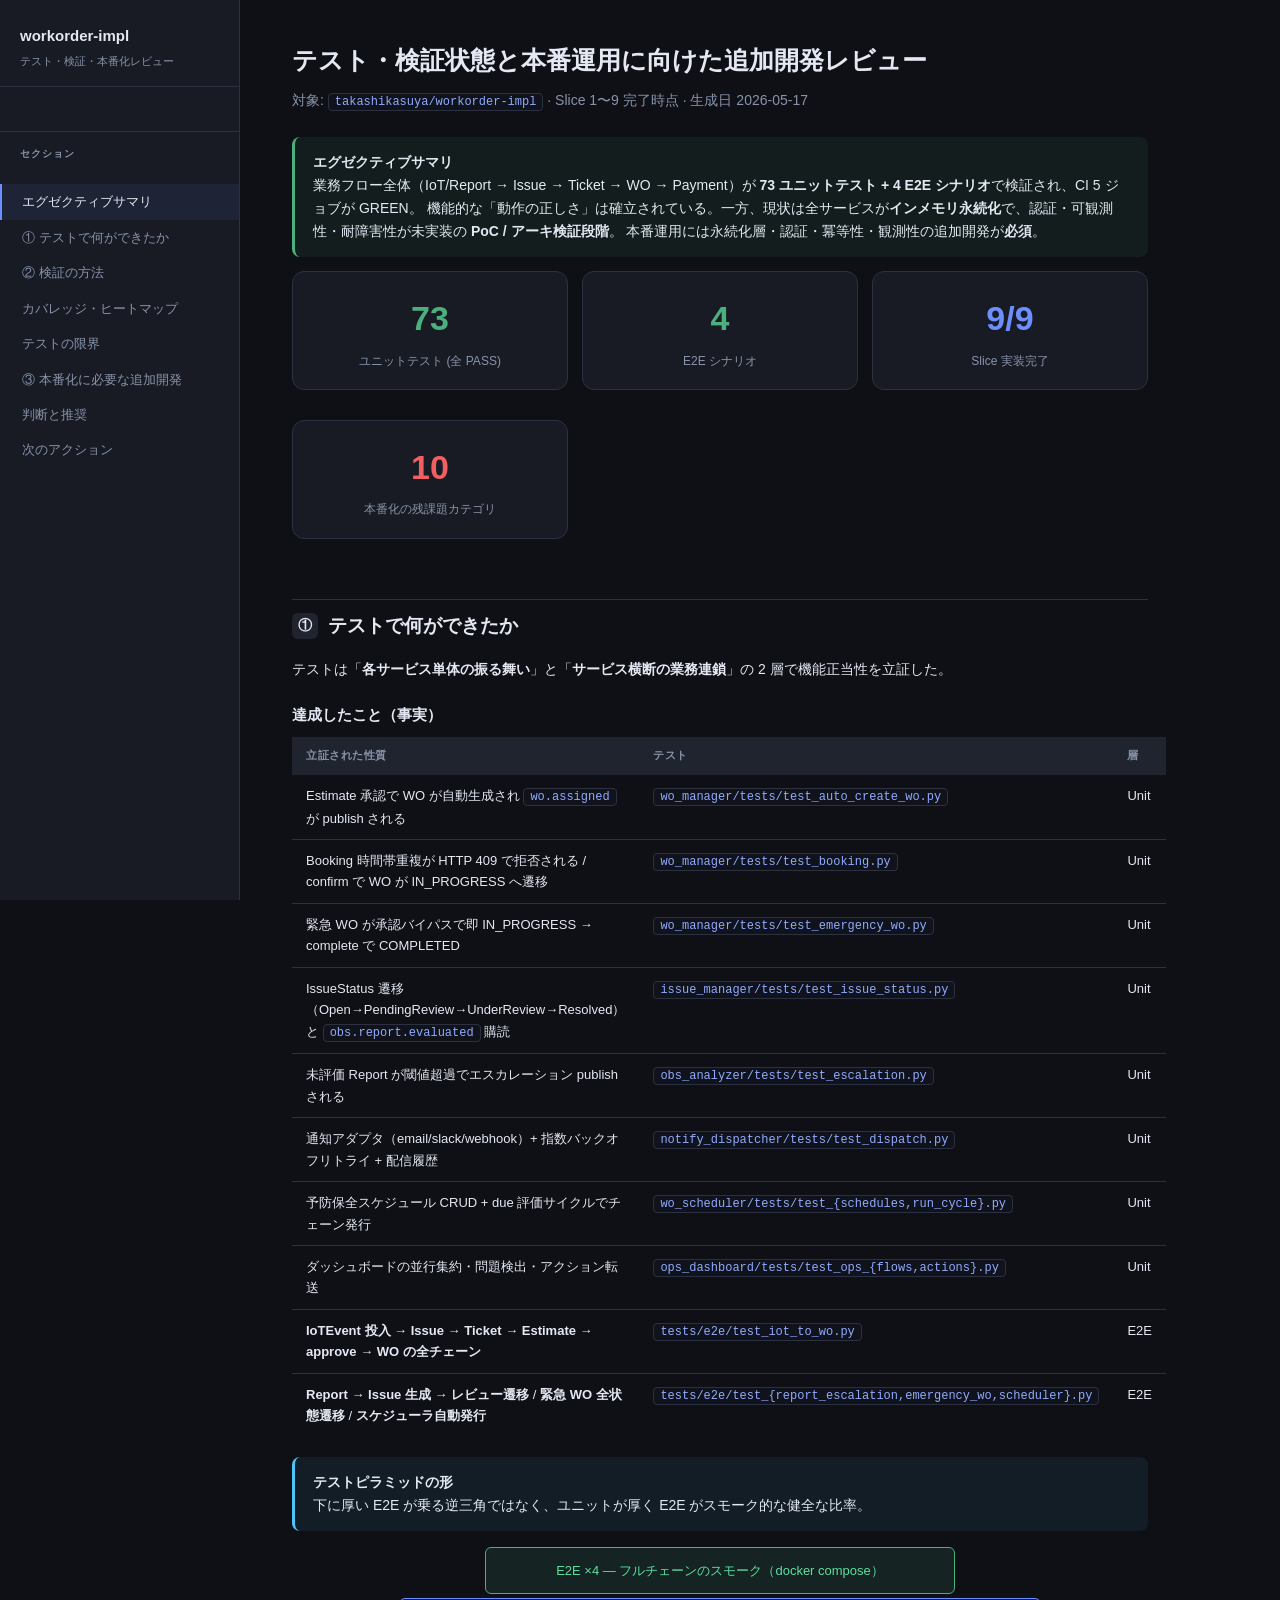
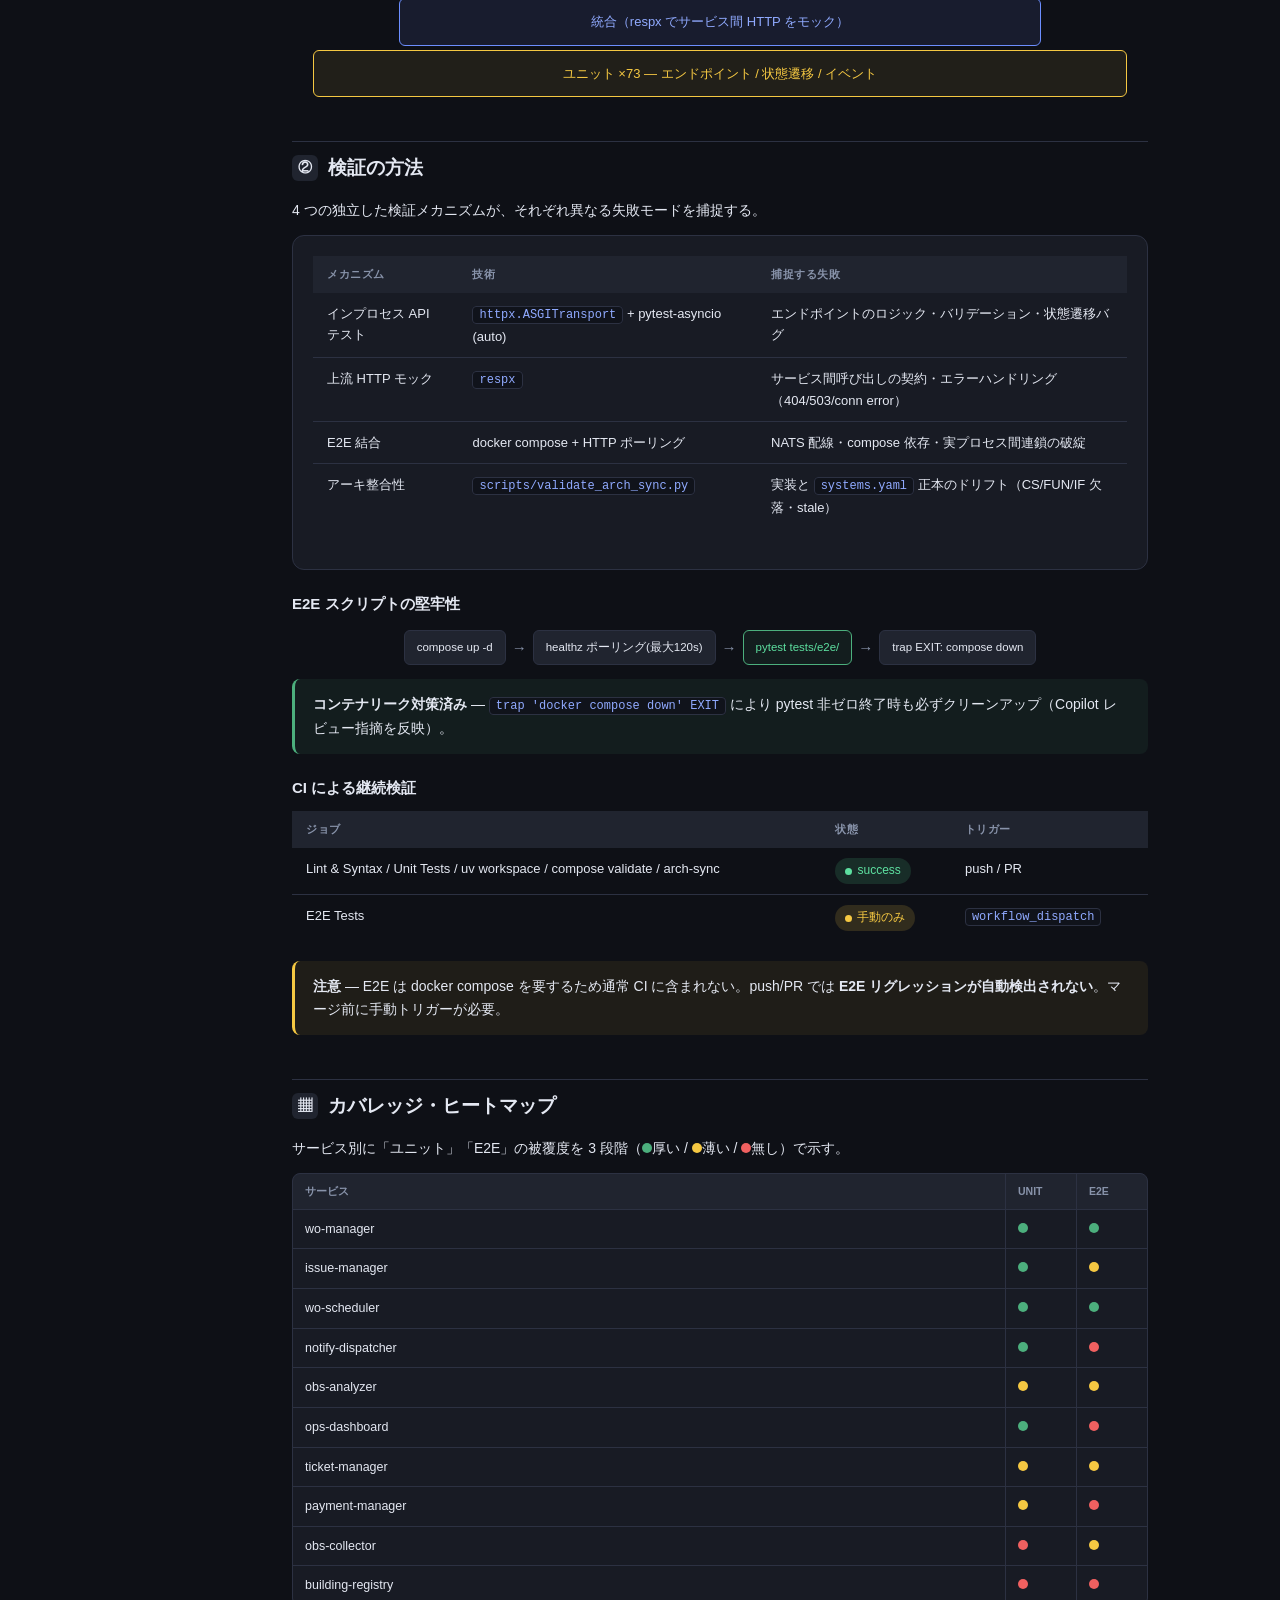
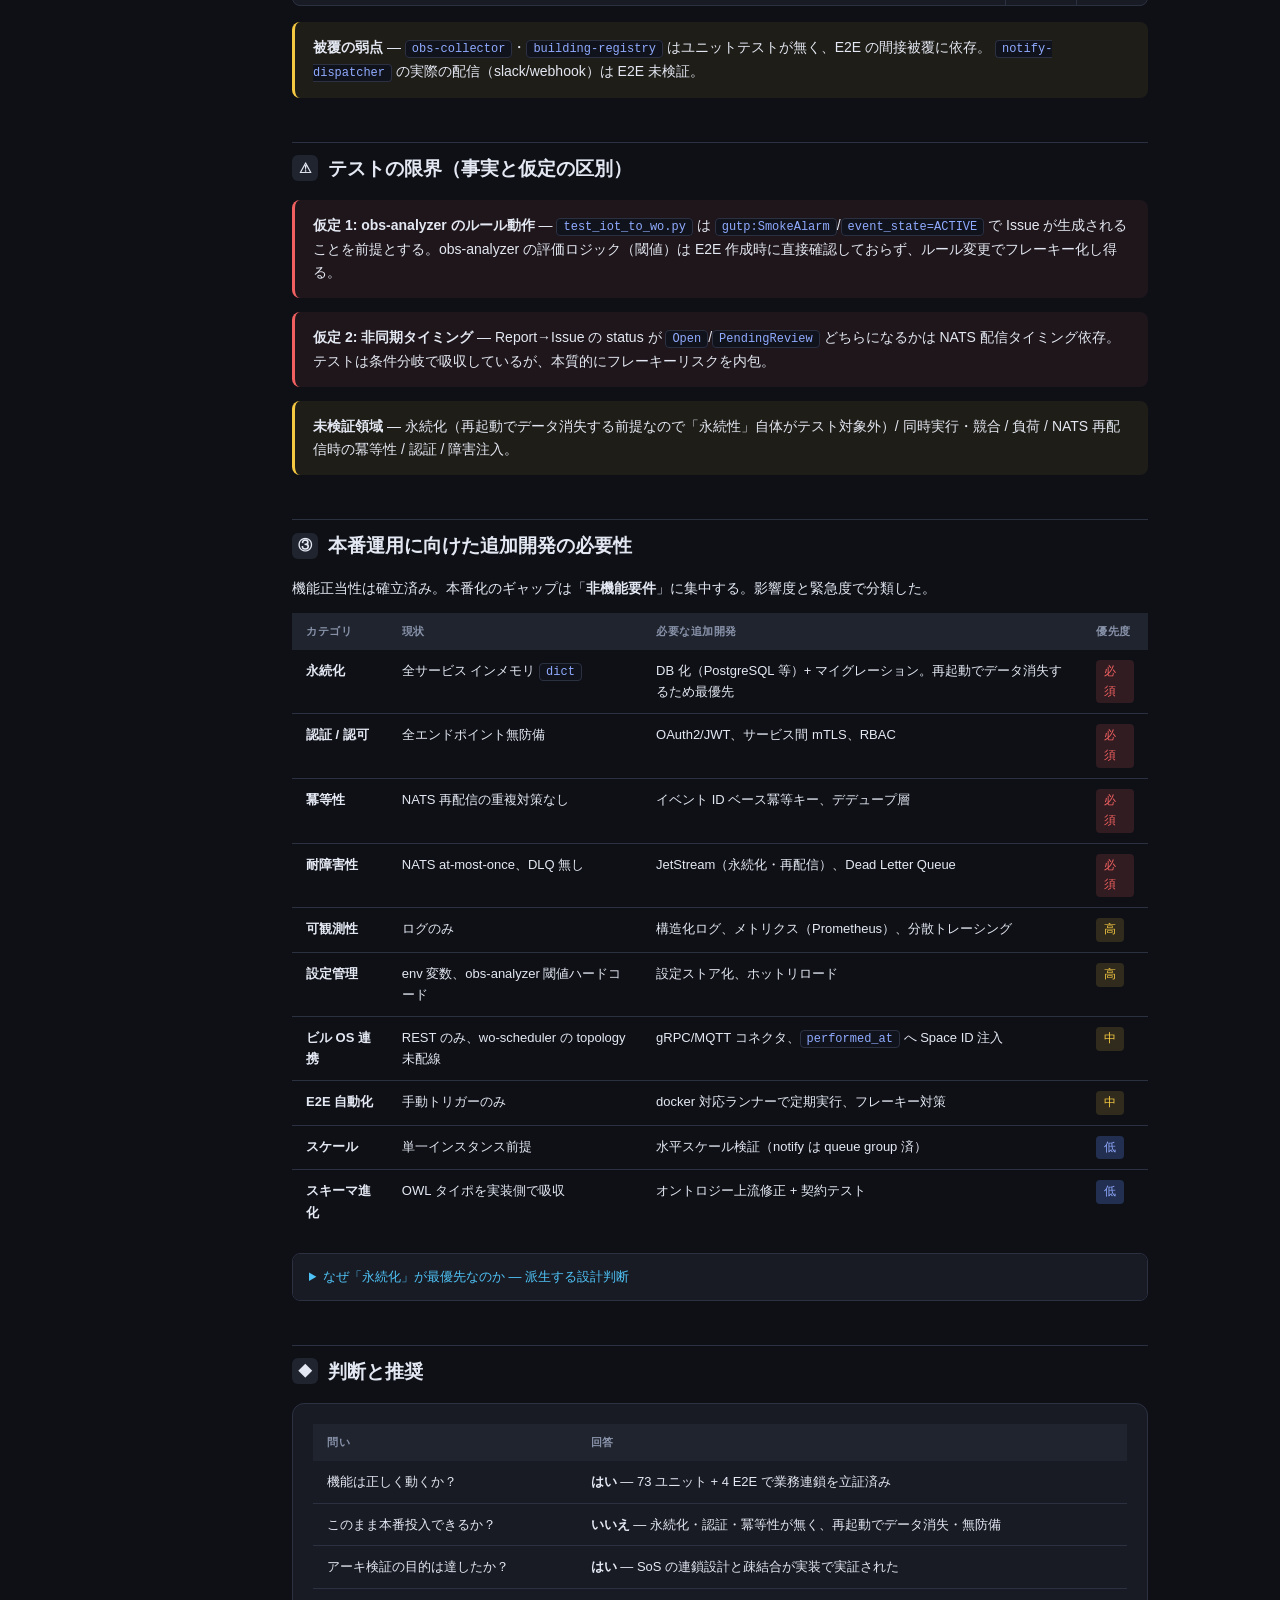
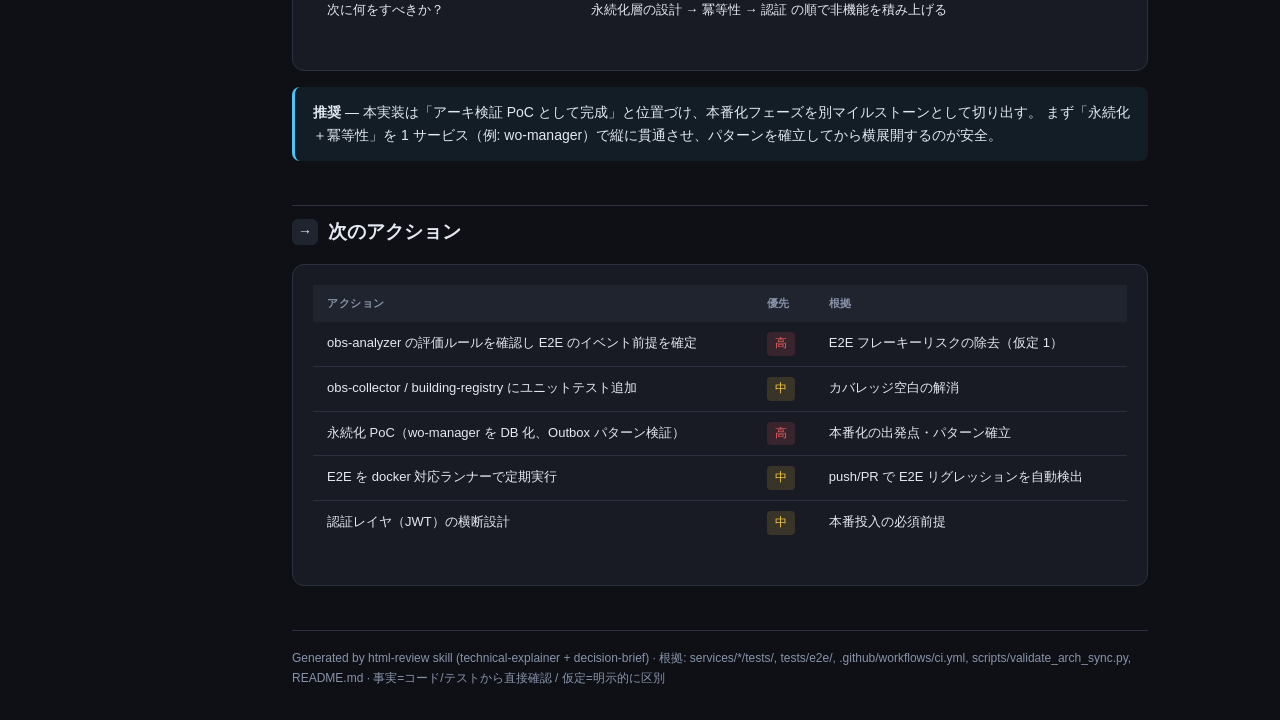
==== test-verification-review.html @ 782909c5 "docs: rewrite README comprehensively + add test/verification review artifact - README: restructured " ====
<!DOCTYPE html>
<html lang="ja">
<head>
<meta charset="UTF-8">
<meta name="viewport" content="width=device-width, initial-scale=1.0">
<title>workorder-impl — テスト・検証・本番化レビュー</title>
<style>
  :root{
    --bg:#0e1016;--surface:#181b24;--surface2:#20242f;--border:#2c3142;
    --accent:#6c8eff;--accent2:#4fc3f7;--green:#4caf7d;--yellow:#f5c842;
    --red:#f06060;--purple:#b07cff;--text:#e4e8f2;--muted:#8893aa;
    --code:#10131b;--radius:8px;--radius-lg:12px;
  }
  *{box-sizing:border-box;margin:0;padding:0}
  body{background:var(--bg);color:var(--text);font-family:-apple-system,BlinkMacSystemFont,'Segoe UI',sans-serif;font-size:14px;line-height:1.65}
  .layout{display:flex;min-height:100vh}
  nav{width:240px;flex-shrink:0;background:var(--surface);border-right:1px solid var(--border);padding:24px 0;position:sticky;top:0;height:100vh;overflow-y:auto}
  nav .brand{padding:0 20px 16px;font-weight:700;font-size:15px;border-bottom:1px solid var(--border);margin-bottom:12px}
  nav .brand small{display:block;color:var(--muted);font-weight:400;font-size:11px;margin-top:3px}
  nav h2{font-size:10px;text-transform:uppercase;letter-spacing:.1em;color:var(--muted);padding:14px 20px 6px}
  nav a{display:block;padding:7px 20px;color:var(--muted);text-decoration:none;font-size:13px;border-left:2px solid transparent;transition:.15s}
  nav a:hover,nav a.active{color:var(--text);border-left-color:var(--accent);background:rgba(108,142,255,.08)}
  main{flex:1;max-width:960px;padding:40px 52px}
  h1{font-size:25px;font-weight:700;margin-bottom:8px}
  .subtitle{color:var(--muted);font-size:14px;margin-bottom:24px}
  h2{font-size:19px;font-weight:600;margin:44px 0 16px;padding-top:10px;border-top:1px solid var(--border);display:flex;align-items:center;gap:10px}
  h2 .ico{width:26px;height:26px;border-radius:6px;background:var(--surface2);display:inline-flex;align-items:center;justify-content:center;font-size:14px}
  h3{font-size:15px;font-weight:600;margin:22px 0 10px}
  p{margin-bottom:12px}
  .tag{display:inline-block;background:#222f50;color:#90aaff;border-radius:4px;padding:2px 8px;font-size:12px;font-weight:500}
  .tag.green{background:rgba(76,175,125,.18);color:#5de0a0}
  .tag.yellow{background:rgba(245,200,66,.15);color:#f5c842}
  .tag.red{background:rgba(240,96,96,.15);color:#f06060}
  .card{background:var(--surface);border:1px solid var(--border);border-radius:var(--radius-lg);padding:20px;margin-bottom:16px}
  .grid{display:grid;grid-template-columns:repeat(auto-fill,minmax(210px,1fr));gap:14px;margin-bottom:20px}
  .metric{text-align:center;padding:18px 12px}
  .metric .n{font-size:34px;font-weight:700;color:var(--accent)}
  .metric .n.g{color:var(--green)}.metric .n.y{color:var(--yellow)}.metric .n.r{color:var(--red)}
  .metric .l{font-size:12px;color:var(--muted);margin-top:5px}
  .callout{border-radius:var(--radius);padding:14px 18px;margin-bottom:14px;border-left:3px solid}
  .callout.info{background:rgba(76,195,247,.07);border-color:var(--accent2)}
  .callout.warn{background:rgba(245,200,66,.07);border-color:var(--yellow)}
  .callout.ok{background:rgba(76,175,125,.08);border-color:var(--green)}
  .callout.risk{background:rgba(240,96,96,.07);border-color:var(--red)}
  .callout b{font-weight:600}
  table{width:100%;border-collapse:collapse;margin-bottom:20px;font-size:13px}
  th{background:var(--surface2);color:var(--muted);font-weight:600;text-align:left;padding:10px 14px;font-size:10.5px;text-transform:uppercase;letter-spacing:.05em}
  td{padding:10px 14px;border-bottom:1px solid var(--border);vertical-align:top}
  tr:last-child td{border-bottom:none}
  tr:hover td{background:rgba(255,255,255,.02)}
  code{background:var(--code);border:1px solid var(--border);border-radius:4px;padding:1px 6px;font-family:'SF Mono',Menlo,monospace;font-size:12px;color:#90aaff}
  pre{background:var(--code);border:1px solid var(--border);border-radius:var(--radius);padding:16px;overflow-x:auto;margin-bottom:16px}
  pre code{background:none;border:none;padding:0;color:#c9d1f0;font-size:12px}
  .badge{display:inline-flex;align-items:center;gap:5px;padding:3px 10px;border-radius:20px;font-size:12px;font-weight:500}
  .badge::before{content:'';width:7px;height:7px;border-radius:50%;display:inline-block}
  .badge.pass{background:rgba(76,175,125,.18);color:#5de0a0}.badge.pass::before{background:#5de0a0}
  .badge.skip{background:rgba(245,200,66,.15);color:#f5c842}.badge.skip::before{background:#f5c842}
  .badge.gap{background:rgba(240,96,96,.15);color:#f06060}.badge.gap::before{background:#f06060}
  details{margin-bottom:12px;border:1px solid var(--border);border-radius:var(--radius);overflow:hidden}
  summary{cursor:pointer;color:var(--accent2);font-size:13px;padding:12px 16px;user-select:none;background:var(--surface)}
  details[open] summary{border-bottom:1px solid var(--border)}
  details .body{padding:14px 16px}
  .pyramid{display:flex;flex-direction:column;align-items:center;gap:4px;margin:16px 0}
  .pyramid .lvl{border-radius:6px;padding:12px 16px;text-align:center;font-size:13px;border:1px solid var(--border)}
  .pyramid .l1{width:55%;background:rgba(76,175,125,.12);border-color:var(--green);color:#5de0a0}
  .pyramid .l2{width:75%;background:rgba(108,142,255,.1);border-color:var(--accent);color:#90aaff}
  .pyramid .l3{width:95%;background:rgba(245,200,66,.08);border-color:var(--yellow);color:#f5c842}
  .heat{display:grid;grid-template-columns:1fr 70px 70px;gap:1px;background:var(--border);border:1px solid var(--border);border-radius:var(--radius);overflow:hidden;margin-bottom:16px}
  .heat>div{background:var(--surface);padding:9px 12px;font-size:12.5px}
  .heat .h{background:var(--surface2);color:var(--muted);font-weight:600;font-size:10.5px;text-transform:uppercase}
  .dot{display:inline-block;width:10px;height:10px;border-radius:50%}
  .dot.g{background:var(--green)}.dot.y{background:var(--yellow)}.dot.r{background:var(--red)}
  .flow{display:flex;align-items:center;flex-wrap:wrap;gap:0;margin:14px 0;justify-content:center}
  .fn{background:var(--surface2);border:1px solid var(--border);border-radius:6px;padding:7px 12px;font-size:11.5px;text-align:center}
  .fn.t{border-color:var(--green);color:#5de0a0;background:rgba(76,175,125,.08)}
  .fa{color:var(--muted);padding:0 6px;font-size:15px}
  .foot{margin-top:44px;padding-top:18px;border-top:1px solid var(--border);color:var(--muted);font-size:12px}
  @media(max-width:768px){.layout{flex-direction:column}nav{width:100%;height:auto;position:static}main{padding:24px 20px}}
</style>
</head>
<body>
<div class="layout">
<nav>
  <div class="brand">workorder-impl<small>テスト・検証・本番化レビュー</small></div>
  <h2>セクション</h2>
  <a href="#summary">エグゼクティブサマリ</a>
  <a href="#what">① テストで何ができたか</a>
  <a href="#how">② 検証の方法</a>
  <a href="#coverage">カバレッジ・ヒートマップ</a>
  <a href="#gaps">テストの限界</a>
  <a href="#prod">③ 本番化に必要な追加開発</a>
  <a href="#decision">判断と推奨</a>
  <a href="#next">次のアクション</a>
</nav>
<main>

  <h1>テスト・検証状態と本番運用に向けた追加開発レビュー</h1>
  <div class="subtitle">対象: <code>takashikasuya/workorder-impl</code> · Slice 1〜9 完了時点 · 生成日 2026-05-17</div>

  <div class="callout ok" id="summary">
    <b>エグゼクティブサマリ</b><br>
    業務フロー全体（IoT/Report → Issue → Ticket → WO → Payment）が <b>73 ユニットテスト + 4 E2E シナリオ</b>で検証され、CI 5 ジョブが GREEN。
    機能的な「動作の正しさ」は確立されている。一方、現状は全サービスが<b>インメモリ永続化</b>で、認証・可観測性・耐障害性が未実装の <b>PoC / アーキ検証段階</b>。
    本番運用には永続化層・認証・冪等性・観測性の追加開発が<b>必須</b>。
  </div>

  <div class="grid">
    <div class="card metric"><div class="n g">73</div><div class="l">ユニットテスト (全 PASS)</div></div>
    <div class="card metric"><div class="n g">4</div><div class="l">E2E シナリオ</div></div>
    <div class="card metric"><div class="n">9/9</div><div class="l">Slice 実装完了</div></div>
    <div class="card metric"><div class="n r">10</div><div class="l">本番化の残課題カテゴリ</div></div>
  </div>

  <!-- ============ ① WHAT ============ -->
  <h2 id="what"><span class="ico">①</span>テストで何ができたか</h2>
  <p>テストは「<b>各サービス単体の振る舞い</b>」と「<b>サービス横断の業務連鎖</b>」の 2 層で機能正当性を立証した。</p>

  <h3>達成したこと（事実）</h3>
  <table>
    <tr><th>立証された性質</th><th>テスト</th><th>層</th></tr>
    <tr><td>Estimate 承認で WO が自動生成され <code>wo.assigned</code> が publish される</td><td><code>wo_manager/tests/test_auto_create_wo.py</code></td><td>Unit</td></tr>
    <tr><td>Booking 時間帯重複が HTTP 409 で拒否される / confirm で WO が IN_PROGRESS へ遷移</td><td><code>wo_manager/tests/test_booking.py</code></td><td>Unit</td></tr>
    <tr><td>緊急 WO が承認バイパスで即 IN_PROGRESS → complete で COMPLETED</td><td><code>wo_manager/tests/test_emergency_wo.py</code></td><td>Unit</td></tr>
    <tr><td>IssueStatus 遷移（Open→PendingReview→UnderReview→Resolved）と <code>obs.report.evaluated</code> 購読</td><td><code>issue_manager/tests/test_issue_status.py</code></td><td>Unit</td></tr>
    <tr><td>未評価 Report が閾値超過でエスカレーション publish される</td><td><code>obs_analyzer/tests/test_escalation.py</code></td><td>Unit</td></tr>
    <tr><td>通知アダプタ（email/slack/webhook）+ 指数バックオフリトライ + 配信履歴</td><td><code>notify_dispatcher/tests/test_dispatch.py</code></td><td>Unit</td></tr>
    <tr><td>予防保全スケジュール CRUD + due 評価サイクルでチェーン発行</td><td><code>wo_scheduler/tests/test_{schedules,run_cycle}.py</code></td><td>Unit</td></tr>
    <tr><td>ダッシュボードの並行集約・問題検出・アクション転送</td><td><code>ops_dashboard/tests/test_ops_{flows,actions}.py</code></td><td>Unit</td></tr>
    <tr><td><b>IoTEvent 投入 → Issue → Ticket → Estimate → approve → WO の全チェーン</b></td><td><code>tests/e2e/test_iot_to_wo.py</code></td><td>E2E</td></tr>
    <tr><td><b>Report → Issue 生成 → レビュー遷移</b> / <b>緊急 WO 全状態遷移</b> / <b>スケジューラ自動発行</b></td><td><code>tests/e2e/test_{report_escalation,emergency_wo,scheduler}.py</code></td><td>E2E</td></tr>
  </table>

  <div class="callout info">
    <b>テストピラミッドの形</b><br>下に厚い E2E が乗る逆三角ではなく、ユニットが厚く E2E がスモーク的な健全な比率。
  </div>
  <div class="pyramid">
    <div class="lvl l1">E2E ×4 — フルチェーンのスモーク（docker compose）</div>
    <div class="lvl l2">統合（respx でサービス間 HTTP をモック）</div>
    <div class="lvl l3">ユニット ×73 — エンドポイント / 状態遷移 / イベント</div>
  </div>

  <!-- ============ ② HOW ============ -->
  <h2 id="how"><span class="ico">②</span>検証の方法</h2>
  <p>4 つの独立した検証メカニズムが、それぞれ異なる失敗モードを捕捉する。</p>

  <div class="card">
    <table>
      <tr><th>メカニズム</th><th>技術</th><th>捕捉する失敗</th></tr>
      <tr><td>インプロセス API テスト</td><td><code>httpx.ASGITransport</code> + pytest-asyncio (auto)</td><td>エンドポイントのロジック・バリデーション・状態遷移バグ</td></tr>
      <tr><td>上流 HTTP モック</td><td><code>respx</code></td><td>サービス間呼び出しの契約・エラーハンドリング（404/503/conn error）</td></tr>
      <tr><td>E2E 結合</td><td>docker compose + HTTP ポーリング</td><td>NATS 配線・compose 依存・実プロセス間連鎖の破綻</td></tr>
      <tr><td>アーキ整合性</td><td><code>scripts/validate_arch_sync.py</code></td><td>実装と <code>systems.yaml</code> 正本のドリフト（CS/FUN/IF 欠落・stale）</td></tr>
    </table>
  </div>

  <h3>E2E スクリプトの堅牢性</h3>
  <div class="flow">
    <span class="fn">compose up -d</span><span class="fa">→</span>
    <span class="fn">healthz ポーリング(最大120s)</span><span class="fa">→</span>
    <span class="fn t">pytest tests/e2e/</span><span class="fa">→</span>
    <span class="fn">trap EXIT: compose down</span>
  </div>
  <div class="callout ok">
    <b>コンテナリーク対策済み</b> — <code>trap 'docker compose down' EXIT</code> により pytest 非ゼロ終了時も必ずクリーンアップ（Copilot レビュー指摘を反映）。
  </div>

  <h3>CI による継続検証</h3>
  <table>
    <tr><th>ジョブ</th><th>状態</th><th>トリガー</th></tr>
    <tr><td>Lint &amp; Syntax / Unit Tests / uv workspace / compose validate / arch-sync</td><td><span class="badge pass">success</span></td><td>push / PR</td></tr>
    <tr><td>E2E Tests</td><td><span class="badge skip">手動のみ</span></td><td><code>workflow_dispatch</code></td></tr>
  </table>
  <div class="callout warn">
    <b>注意</b> — E2E は docker compose を要するため通常 CI に含まれない。push/PR では <b>E2E リグレッションが自動検出されない</b>。マージ前に手動トリガーが必要。
  </div>

  <!-- ============ COVERAGE HEATMAP ============ -->
  <h2 id="coverage"><span class="ico">▦</span>カバレッジ・ヒートマップ</h2>
  <p>サービス別に「ユニット」「E2E」の被覆度を 3 段階（<span class="dot g"></span>厚い / <span class="dot y"></span>薄い / <span class="dot r"></span>無し）で示す。</p>
  <div class="heat">
    <div class="h">サービス</div><div class="h">Unit</div><div class="h">E2E</div>
    <div>wo-manager</div><div><span class="dot g"></span></div><div><span class="dot g"></span></div>
    <div>issue-manager</div><div><span class="dot g"></span></div><div><span class="dot y"></span></div>
    <div>wo-scheduler</div><div><span class="dot g"></span></div><div><span class="dot g"></span></div>
    <div>notify-dispatcher</div><div><span class="dot g"></span></div><div><span class="dot r"></span></div>
    <div>obs-analyzer</div><div><span class="dot y"></span></div><div><span class="dot y"></span></div>
    <div>ops-dashboard</div><div><span class="dot g"></span></div><div><span class="dot r"></span></div>
    <div>ticket-manager</div><div><span class="dot y"></span></div><div><span class="dot y"></span></div>
    <div>payment-manager</div><div><span class="dot y"></span></div><div><span class="dot r"></span></div>
    <div>obs-collector</div><div><span class="dot r"></span></div><div><span class="dot y"></span></div>
    <div>building-registry</div><div><span class="dot r"></span></div><div><span class="dot r"></span></div>
  </div>
  <div class="callout warn">
    <b>被覆の弱点</b> — <code>obs-collector</code>・<code>building-registry</code> はユニットテストが無く、E2E の間接被覆に依存。
    <code>notify-dispatcher</code> の実際の配信（slack/webhook）は E2E 未検証。
  </div>

  <!-- ============ GAPS ============ -->
  <h2 id="gaps"><span class="ico">⚠</span>テストの限界（事実と仮定の区別）</h2>
  <div class="callout risk">
    <b>仮定 1: obs-analyzer のルール動作</b> — <code>test_iot_to_wo.py</code> は <code>gutp:SmokeAlarm</code>/<code>event_state=ACTIVE</code> で Issue が生成されることを前提とする。obs-analyzer の評価ロジック（閾値）は E2E 作成時に直接確認しておらず、ルール変更でフレーキー化し得る。
  </div>
  <div class="callout risk">
    <b>仮定 2: 非同期タイミング</b> — Report→Issue の status が <code>Open</code>/<code>PendingReview</code> どちらになるかは NATS 配信タイミング依存。テストは条件分岐で吸収しているが、本質的にフレーキーリスクを内包。
  </div>
  <div class="callout warn">
    <b>未検証領域</b> — 永続化（再起動でデータ消失する前提なので「永続性」自体がテスト対象外）/ 同時実行・競合 / 負荷 / NATS 再配信時の冪等性 / 認証 / 障害注入。
  </div>

  <!-- ============ ③ PRODUCTION ============ -->
  <h2 id="prod"><span class="ico">③</span>本番運用に向けた追加開発の必要性</h2>
  <p>機能正当性は確立済み。本番化のギャップは「<b>非機能要件</b>」に集中する。影響度と緊急度で分類した。</p>

  <table>
    <tr><th>カテゴリ</th><th>現状</th><th>必要な追加開発</th><th>優先度</th></tr>
    <tr><td><b>永続化</b></td><td>全サービス インメモリ <code>dict</code></td><td>DB 化（PostgreSQL 等）+ マイグレーション。再起動でデータ消失するため最優先</td><td><span class="tag red">必須</span></td></tr>
    <tr><td><b>認証 / 認可</b></td><td>全エンドポイント無防備</td><td>OAuth2/JWT、サービス間 mTLS、RBAC</td><td><span class="tag red">必須</span></td></tr>
    <tr><td><b>冪等性</b></td><td>NATS 再配信の重複対策なし</td><td>イベント ID ベース冪等キー、デデュープ層</td><td><span class="tag red">必須</span></td></tr>
    <tr><td><b>耐障害性</b></td><td>NATS at-most-once、DLQ 無し</td><td>JetStream（永続化・再配信）、Dead Letter Queue</td><td><span class="tag red">必須</span></td></tr>
    <tr><td><b>可観測性</b></td><td>ログのみ</td><td>構造化ログ、メトリクス（Prometheus）、分散トレーシング</td><td><span class="tag yellow">高</span></td></tr>
    <tr><td><b>設定管理</b></td><td>env 変数、obs-analyzer 閾値ハードコード</td><td>設定ストア化、ホットリロード</td><td><span class="tag yellow">高</span></td></tr>
    <tr><td><b>ビル OS 連携</b></td><td>REST のみ、wo-scheduler の topology 未配線</td><td>gRPC/MQTT コネクタ、<code>performed_at</code> へ Space ID 注入</td><td><span class="tag yellow">中</span></td></tr>
    <tr><td><b>E2E 自動化</b></td><td>手動トリガーのみ</td><td>docker 対応ランナーで定期実行、フレーキー対策</td><td><span class="tag yellow">中</span></td></tr>
    <tr><td><b>スケール</b></td><td>単一インスタンス前提</td><td>水平スケール検証（notify は queue group 済）</td><td><span class="tag">低</span></td></tr>
    <tr><td><b>スキーマ進化</b></td><td>OWL タイポを実装側で吸収</td><td>オントロジー上流修正 + 契約テスト</td><td><span class="tag">低</span></td></tr>
  </table>

  <details>
    <summary>なぜ「永続化」が最優先なのか — 派生する設計判断</summary>
    <div class="body">
      <p>インメモリ <code>dict</code> から DB へ移行すると、以下が連鎖的に必要になる:</p>
      <ul style="margin-left:18px">
        <li>トランザクション境界の設計（Issue→Ticket→WO は分散トランザクション or Saga）</li>
        <li>イベント発行と DB コミットの整合（Outbox パターンが有力）</li>
        <li>冪等性（再配信時に DB 制約で重複を弾く設計）</li>
        <li>マイグレーション運用（Alembic 等）</li>
      </ul>
      <p>永続化の設計判断が冪等性・耐障害性のアーキを規定するため、本番化の出発点。</p>
    </div>
  </details>

  <!-- ============ DECISION ============ -->
  <h2 id="decision"><span class="ico">◆</span>判断と推奨</h2>
  <div class="card">
    <table>
      <tr><th>問い</th><th>回答</th></tr>
      <tr><td>機能は正しく動くか？</td><td><b>はい</b> — 73 ユニット + 4 E2E で業務連鎖を立証済み</td></tr>
      <tr><td>このまま本番投入できるか？</td><td><b>いいえ</b> — 永続化・認証・冪等性が無く、再起動でデータ消失・無防備</td></tr>
      <tr><td>アーキ検証の目的は達したか？</td><td><b>はい</b> — SoS の連鎖設計と疎結合が実装で実証された</td></tr>
      <tr><td>次に何をすべきか？</td><td>永続化層の設計 → 冪等性 → 認証 の順で非機能を積み上げる</td></tr>
    </table>
  </div>
  <div class="callout info">
    <b>推奨</b> — 本実装は「アーキ検証 PoC として完成」と位置づけ、本番化フェーズを別マイルストーンとして切り出す。
    まず「永続化＋冪等性」を 1 サービス（例: wo-manager）で縦に貫通させ、パターンを確立してから横展開するのが安全。
  </div>

  <!-- ============ NEXT ============ -->
  <h2 id="next"><span class="ico">→</span>次のアクション</h2>
  <div class="card">
    <table>
      <tr><th>アクション</th><th>優先</th><th>根拠</th></tr>
      <tr><td>obs-analyzer の評価ルールを確認し E2E のイベント前提を確定</td><td><span class="tag red">高</span></td><td>E2E フレーキーリスクの除去（仮定 1）</td></tr>
      <tr><td>obs-collector / building-registry にユニットテスト追加</td><td><span class="tag yellow">中</span></td><td>カバレッジ空白の解消</td></tr>
      <tr><td>永続化 PoC（wo-manager を DB 化、Outbox パターン検証）</td><td><span class="tag red">高</span></td><td>本番化の出発点・パターン確立</td></tr>
      <tr><td>E2E を docker 対応ランナーで定期実行</td><td><span class="tag yellow">中</span></td><td>push/PR で E2E リグレッションを自動検出</td></tr>
      <tr><td>認証レイヤ（JWT）の横断設計</td><td><span class="tag yellow">中</span></td><td>本番投入の必須前提</td></tr>
    </table>
  </div>

  <div class="foot">
    Generated by html-review skill (technical-explainer + decision-brief) ·
    根拠: services/*/tests/, tests/e2e/, .github/workflows/ci.yml, scripts/validate_arch_sync.py, README.md ·
    事実=コード/テストから直接確認 / 仮定=明示的に区別
  </div>

</main>
</div>
<script>
const links = document.querySelectorAll('nav a');
const obs = new IntersectionObserver(entries => {
  entries.forEach(e => {
    if (e.isIntersecting) {
      links.forEach(a => a.classList.toggle('active', a.getAttribute('href') === '#' + e.target.id));
    }
  });
}, { rootMargin: '-20% 0px -70% 0px' });
document.querySelectorAll('main [id]').forEach(s => obs.observe(s));
</script>
</body>
</html>
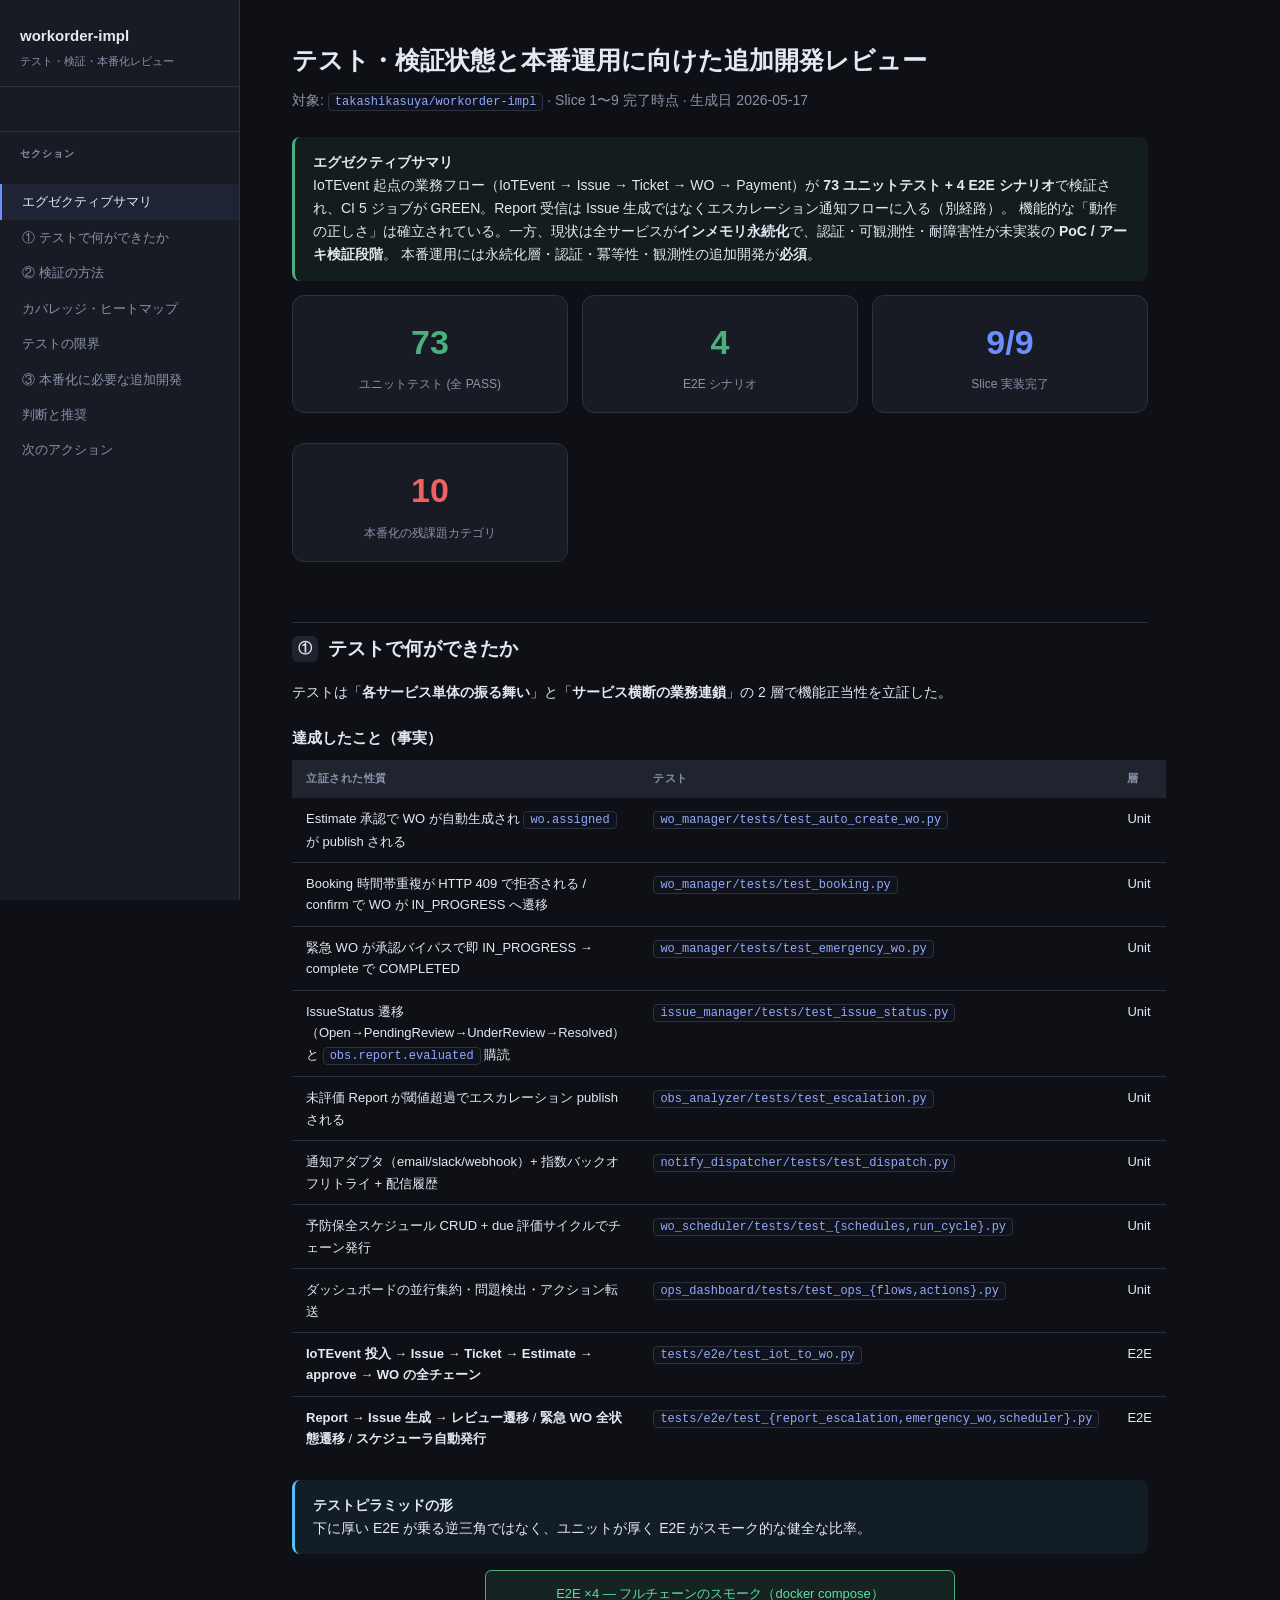
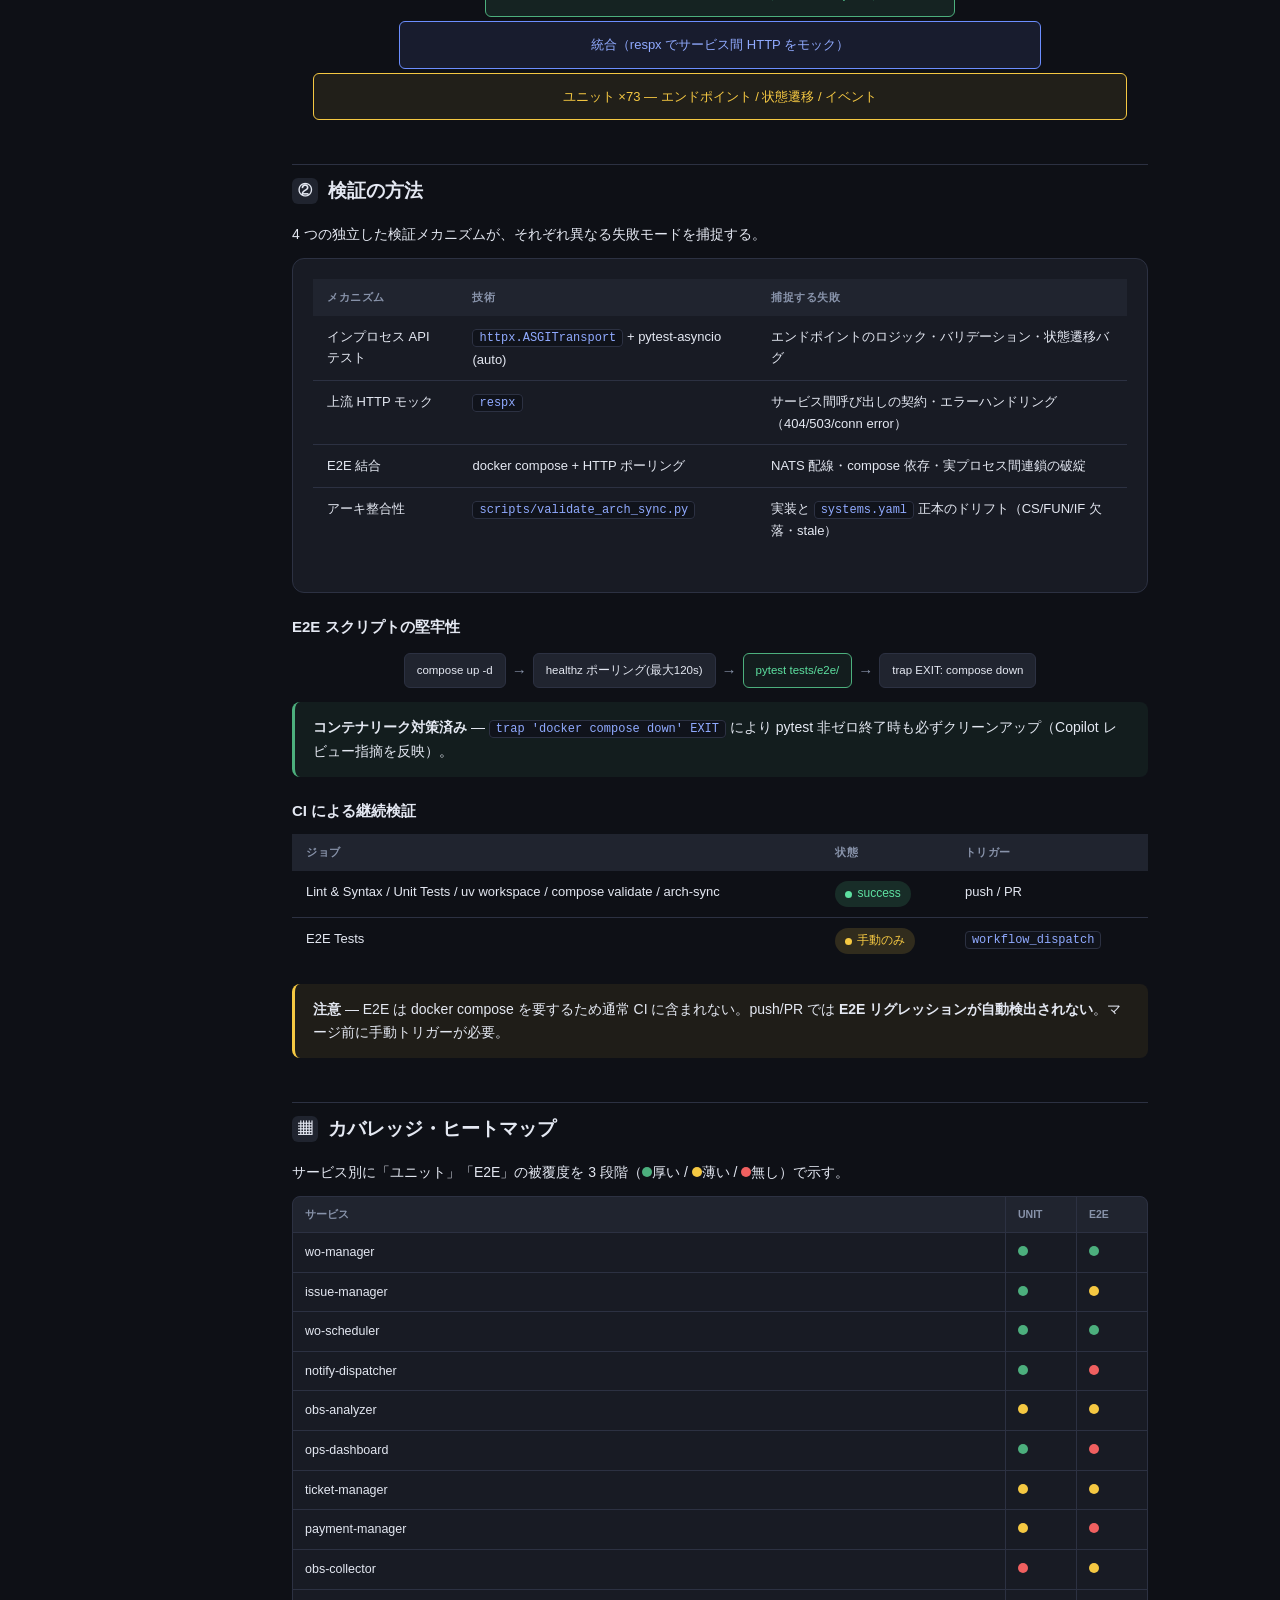
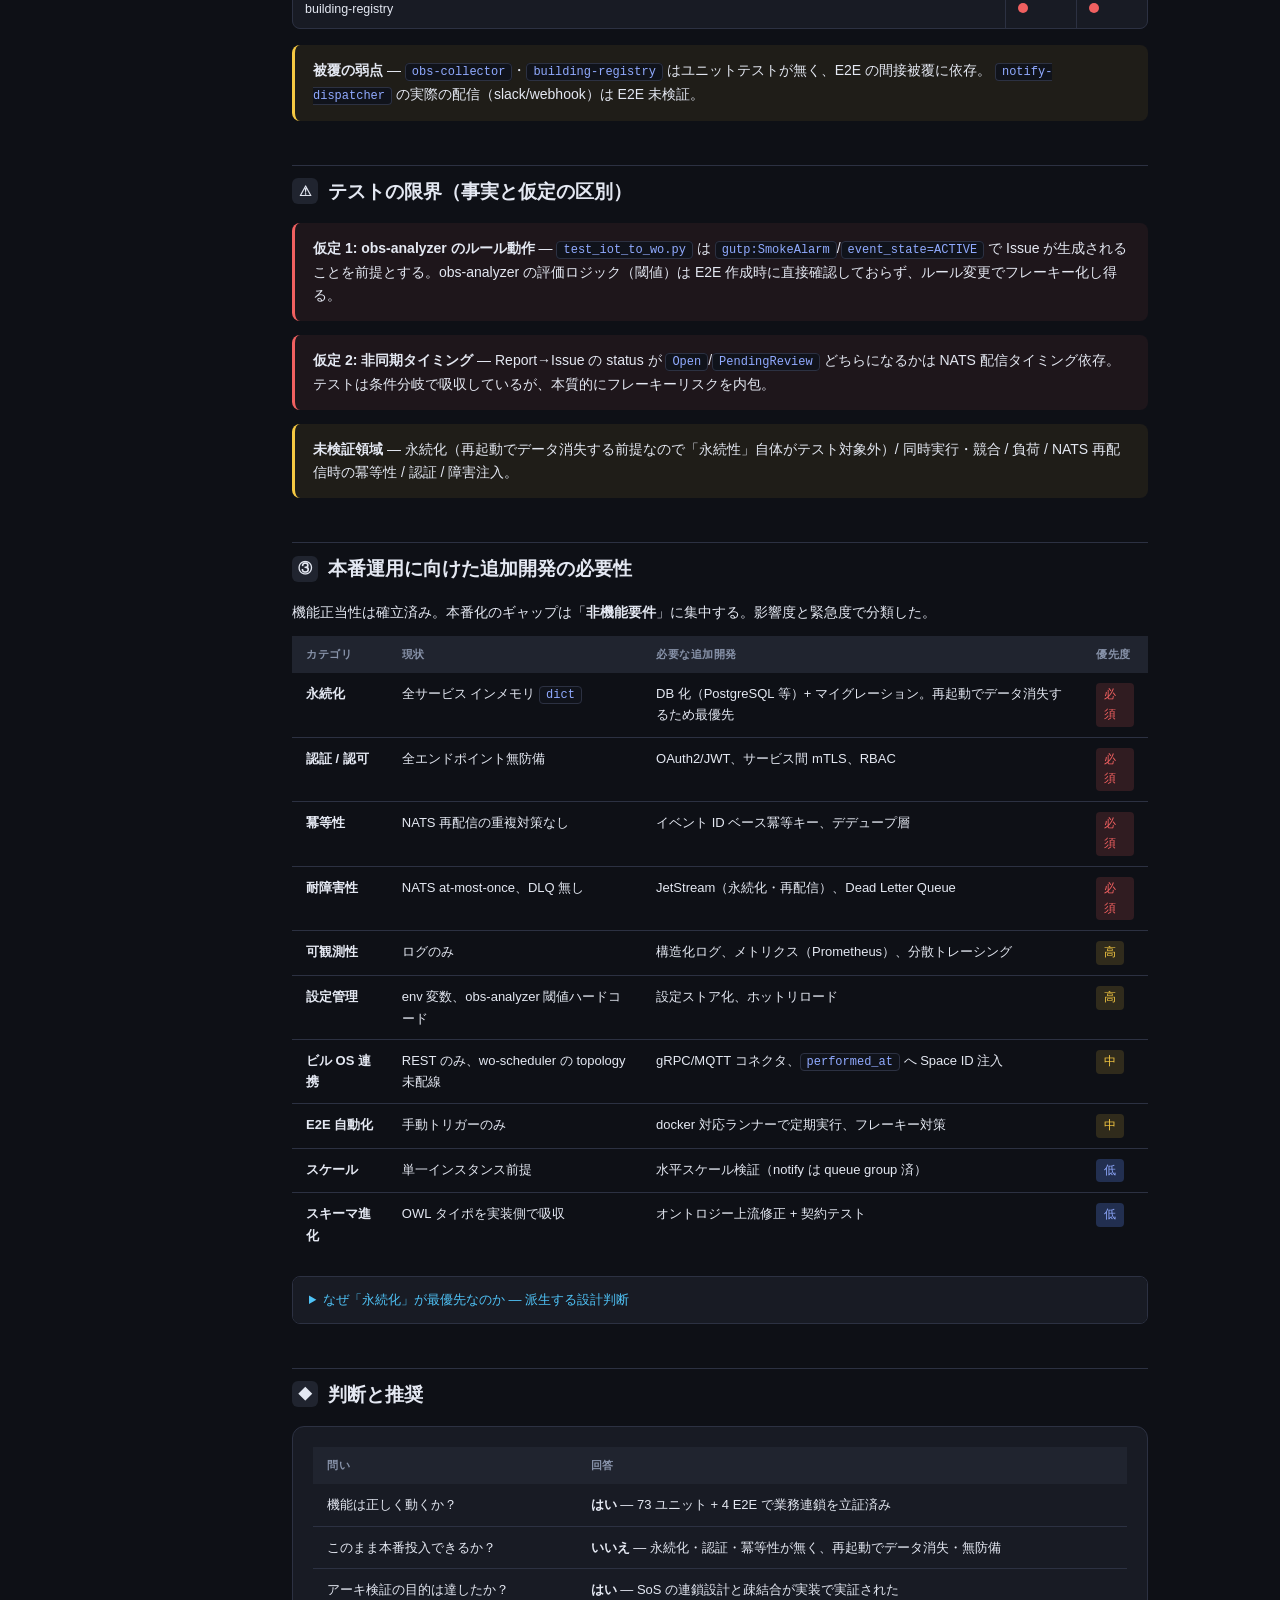
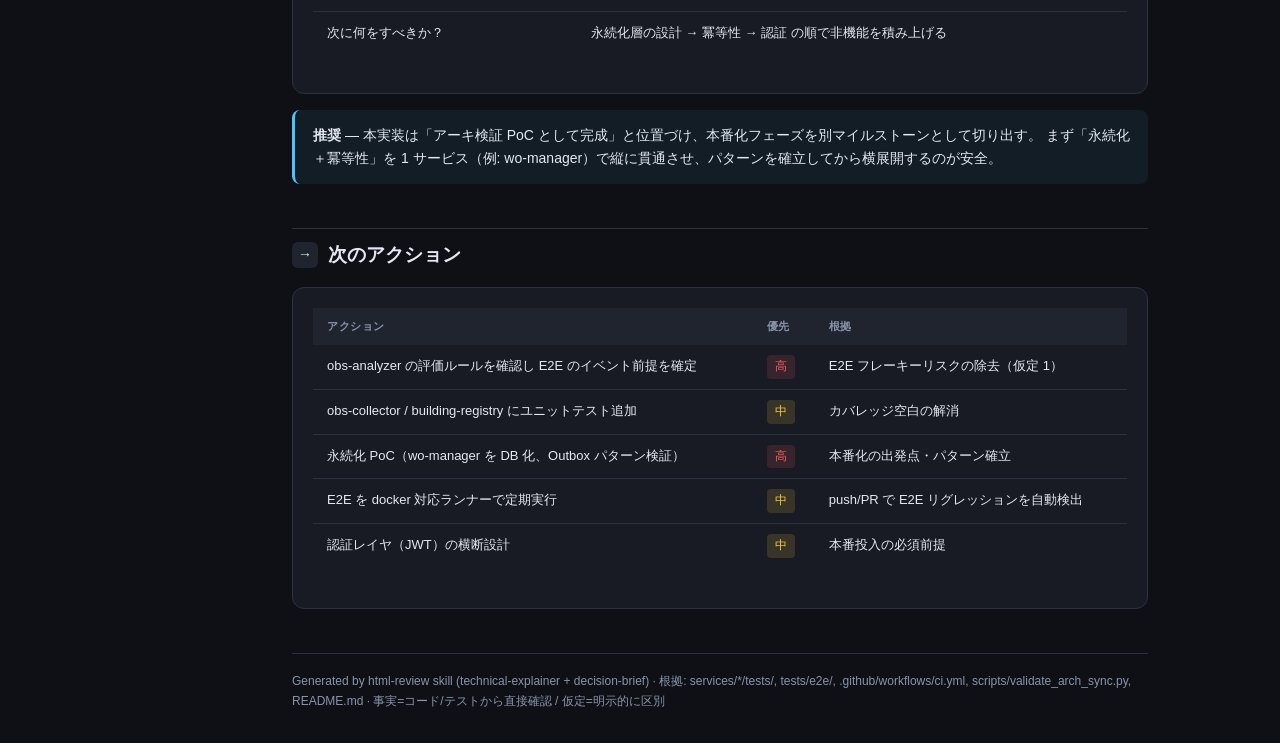
==== commit 631b4f19: "docs: fix inaccuracies flagged in Copilot review - README: narrow core chain description to IoTEvent" ====
--- a/test-verification-review.html
+++ b/test-verification-review.html
@@ -99,7 +99,7 @@
 
   <div class="callout ok" id="summary">
     <b>エグゼクティブサマリ</b><br>
-    業務フロー全体（IoT/Report → Issue → Ticket → WO → Payment）が <b>73 ユニットテスト + 4 E2E シナリオ</b>で検証され、CI 5 ジョブが GREEN。
+    IoTEvent 起点の業務フロー（IoTEvent → Issue → Ticket → WO → Payment）が <b>73 ユニットテスト + 4 E2E シナリオ</b>で検証され、CI 5 ジョブが GREEN。Report 受信は Issue 生成ではなくエスカレーション通知フローに入る（別経路）。
     機能的な「動作の正しさ」は確立されている。一方、現状は全サービスが<b>インメモリ永続化</b>で、認証・可観測性・耐障害性が未実装の <b>PoC / アーキ検証段階</b>。
     本番運用には永続化層・認証・冪等性・観測性の追加開発が<b>必須</b>。
   </div>
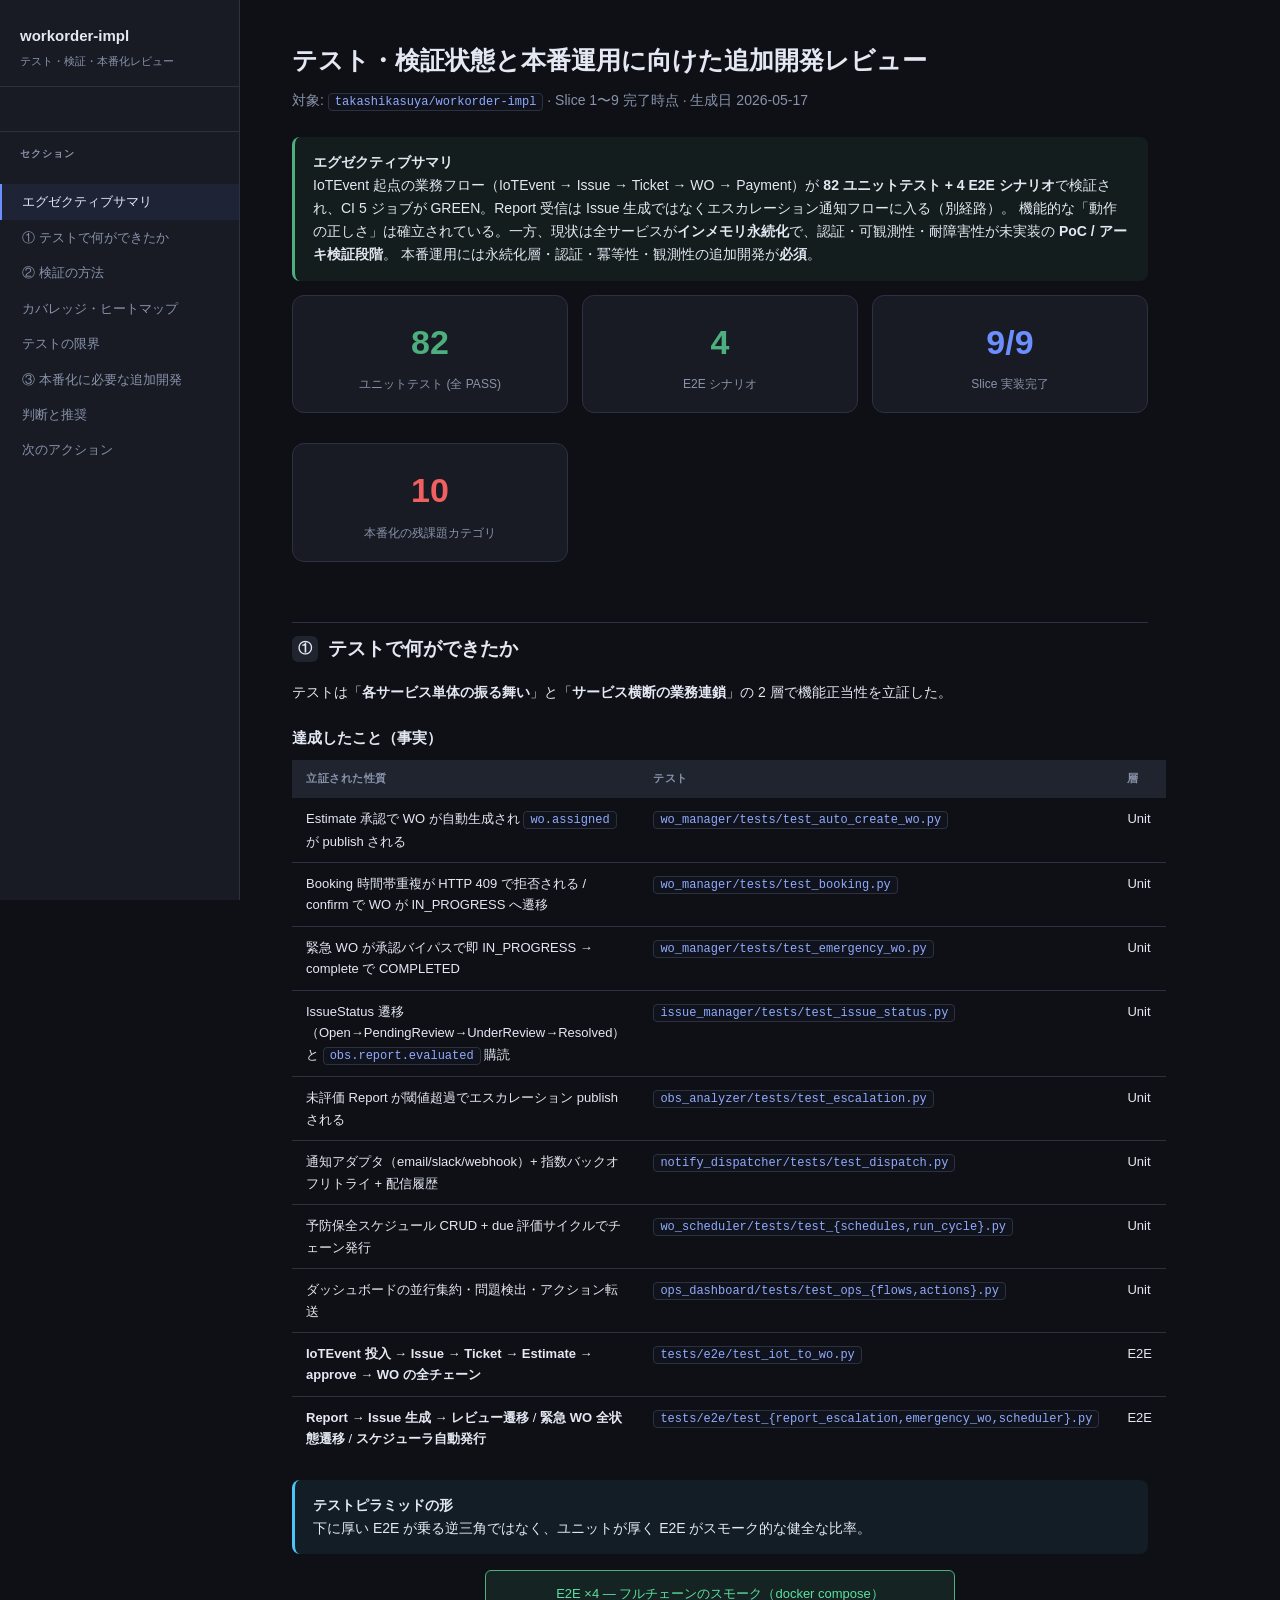
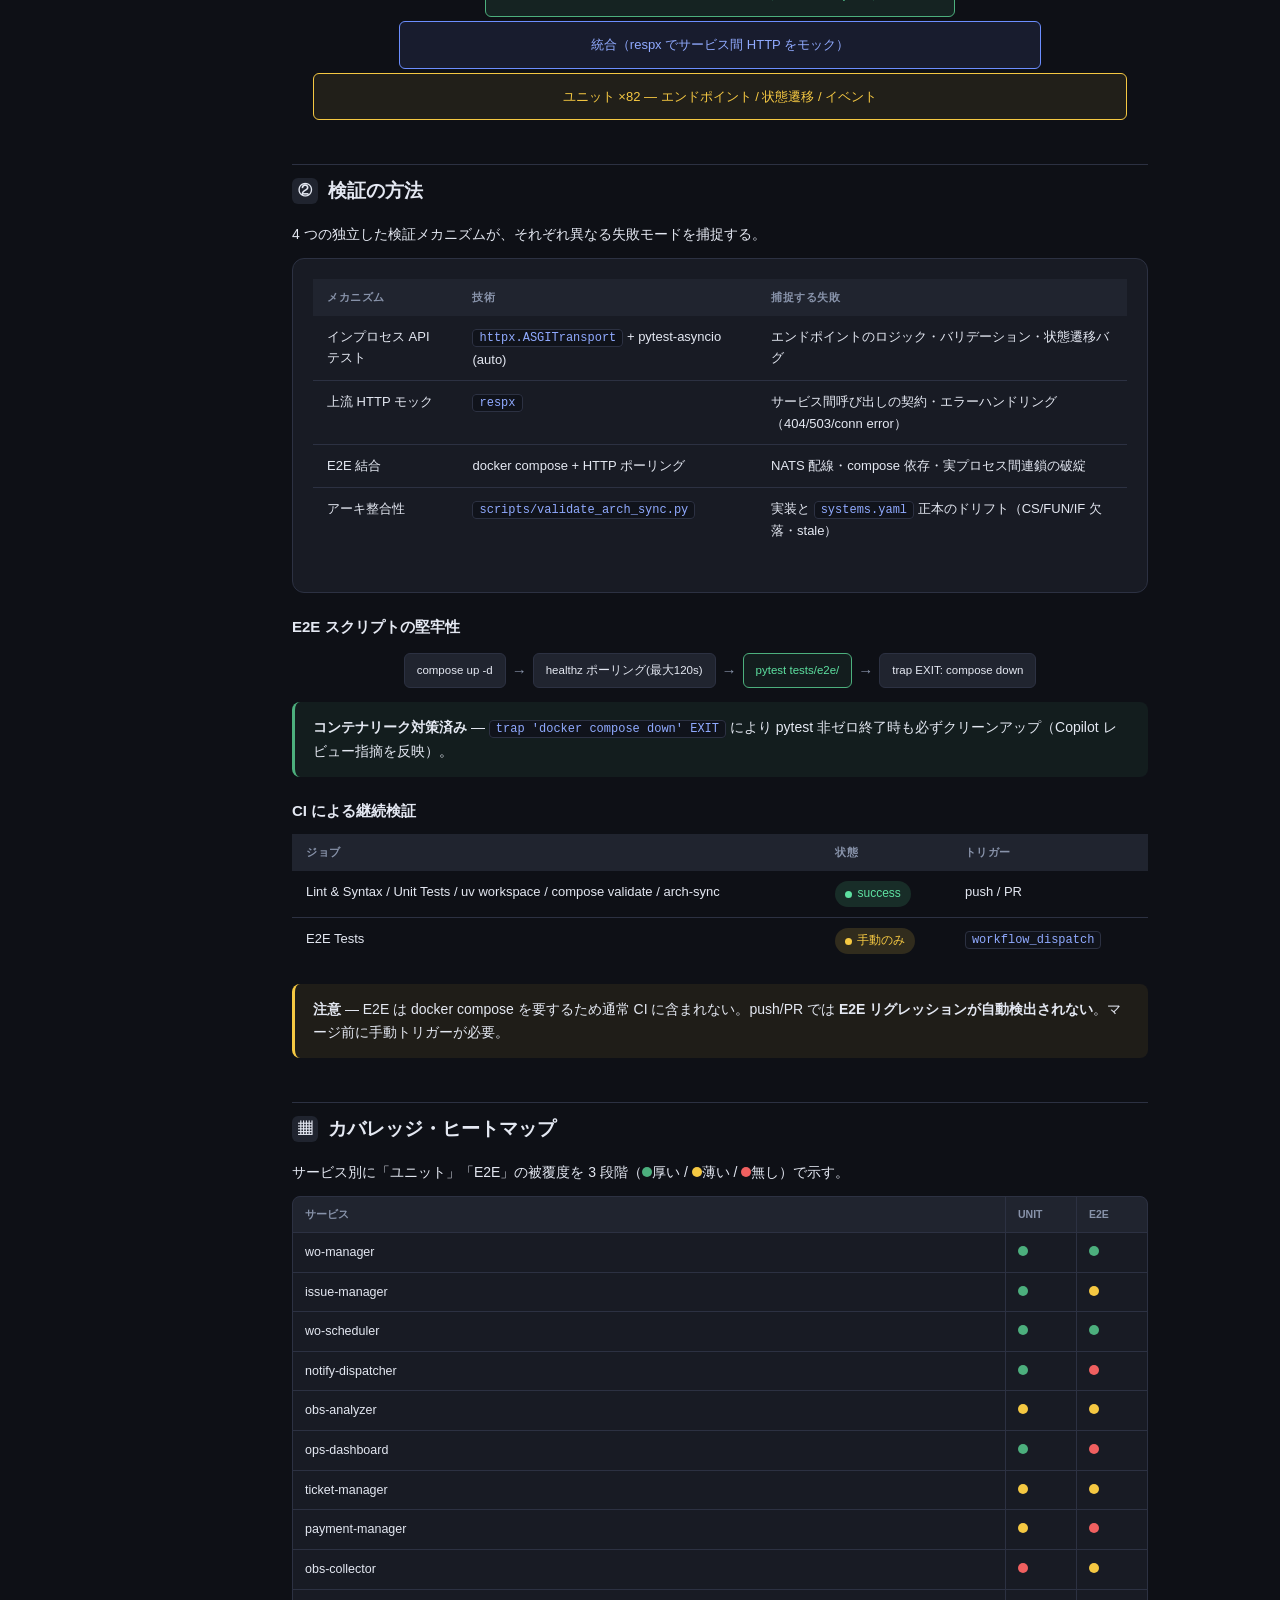
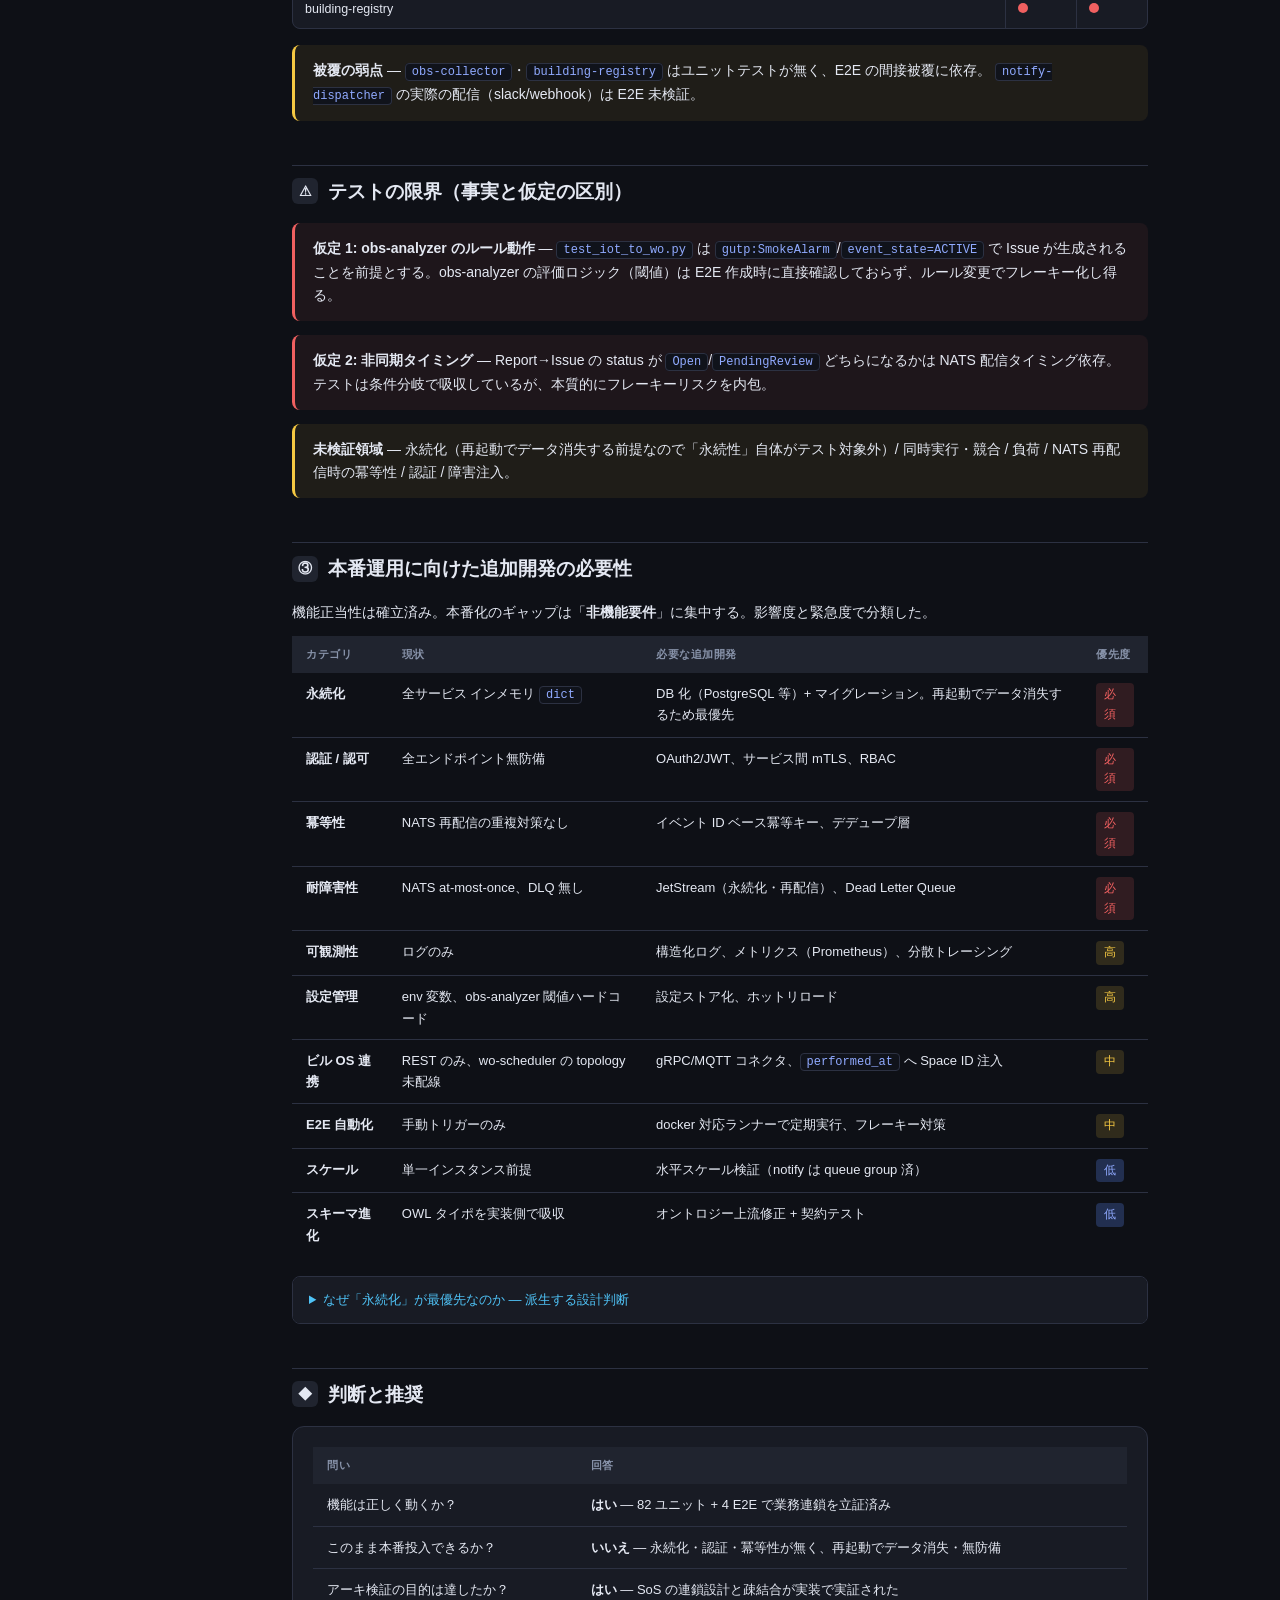
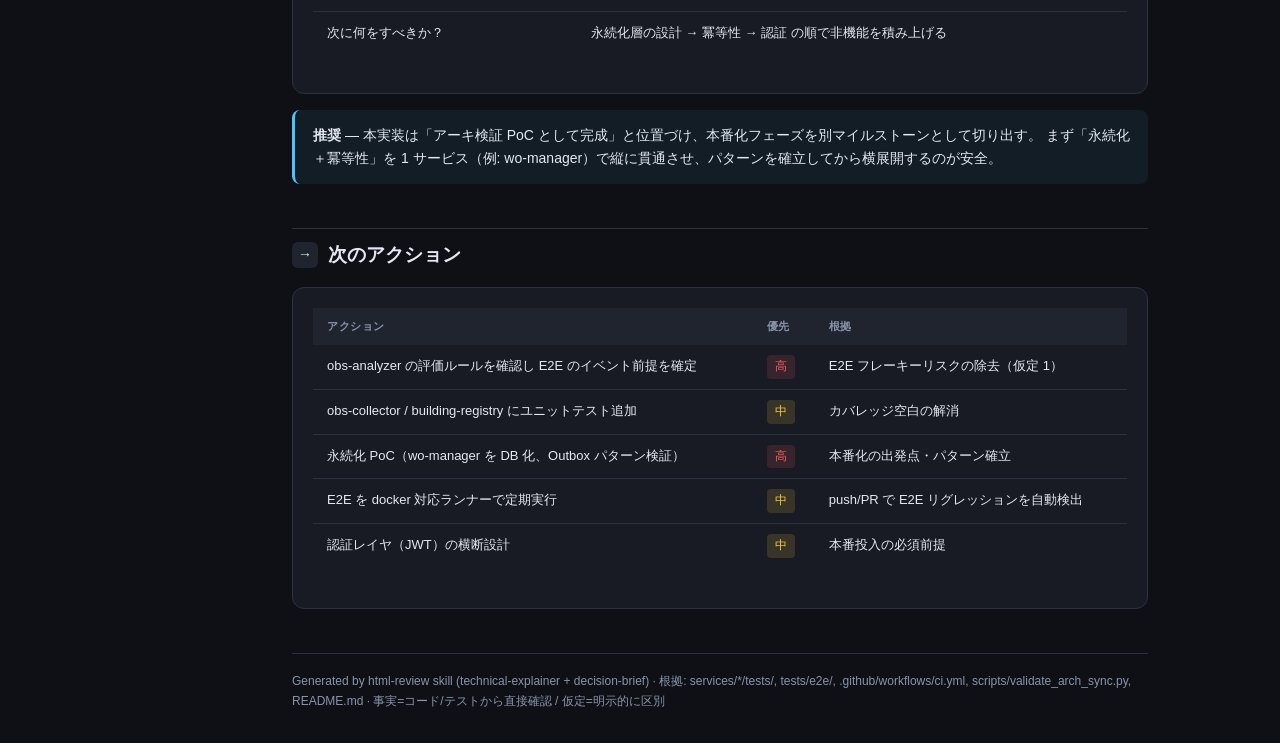
==== commit cab21bf0: "fix(review): address Copilot PR #19 review comments wo-manager: - add_task: reject Completed WO with" ====
--- a/test-verification-review.html
+++ b/test-verification-review.html
@@ -99,13 +99,13 @@
 
   <div class="callout ok" id="summary">
     <b>エグゼクティブサマリ</b><br>
-    IoTEvent 起点の業務フロー（IoTEvent → Issue → Ticket → WO → Payment）が <b>73 ユニットテスト + 4 E2E シナリオ</b>で検証され、CI 5 ジョブが GREEN。Report 受信は Issue 生成ではなくエスカレーション通知フローに入る（別経路）。
+    IoTEvent 起点の業務フロー（IoTEvent → Issue → Ticket → WO → Payment）が <b>82 ユニットテスト + 4 E2E シナリオ</b>で検証され、CI 5 ジョブが GREEN。Report 受信は Issue 生成ではなくエスカレーション通知フローに入る（別経路）。
     機能的な「動作の正しさ」は確立されている。一方、現状は全サービスが<b>インメモリ永続化</b>で、認証・可観測性・耐障害性が未実装の <b>PoC / アーキ検証段階</b>。
     本番運用には永続化層・認証・冪等性・観測性の追加開発が<b>必須</b>。
   </div>
 
   <div class="grid">
-    <div class="card metric"><div class="n g">73</div><div class="l">ユニットテスト (全 PASS)</div></div>
+    <div class="card metric"><div class="n g">82</div><div class="l">ユニットテスト (全 PASS)</div></div>
     <div class="card metric"><div class="n g">4</div><div class="l">E2E シナリオ</div></div>
     <div class="card metric"><div class="n">9/9</div><div class="l">Slice 実装完了</div></div>
     <div class="card metric"><div class="n r">10</div><div class="l">本番化の残課題カテゴリ</div></div>
@@ -136,7 +136,7 @@
   <div class="pyramid">
     <div class="lvl l1">E2E ×4 — フルチェーンのスモーク（docker compose）</div>
     <div class="lvl l2">統合（respx でサービス間 HTTP をモック）</div>
-    <div class="lvl l3">ユニット ×73 — エンドポイント / 状態遷移 / イベント</div>
+    <div class="lvl l3">ユニット ×82 — エンドポイント / 状態遷移 / イベント</div>
   </div>
 
   <!-- ============ ② HOW ============ -->
@@ -244,7 +244,7 @@
   <div class="card">
     <table>
       <tr><th>問い</th><th>回答</th></tr>
-      <tr><td>機能は正しく動くか？</td><td><b>はい</b> — 73 ユニット + 4 E2E で業務連鎖を立証済み</td></tr>
+      <tr><td>機能は正しく動くか？</td><td><b>はい</b> — 82 ユニット + 4 E2E で業務連鎖を立証済み</td></tr>
       <tr><td>このまま本番投入できるか？</td><td><b>いいえ</b> — 永続化・認証・冪等性が無く、再起動でデータ消失・無防備</td></tr>
       <tr><td>アーキ検証の目的は達したか？</td><td><b>はい</b> — SoS の連鎖設計と疎結合が実装で実証された</td></tr>
       <tr><td>次に何をすべきか？</td><td>永続化層の設計 → 冪等性 → 認証 の順で非機能を積み上げる</td></tr>
